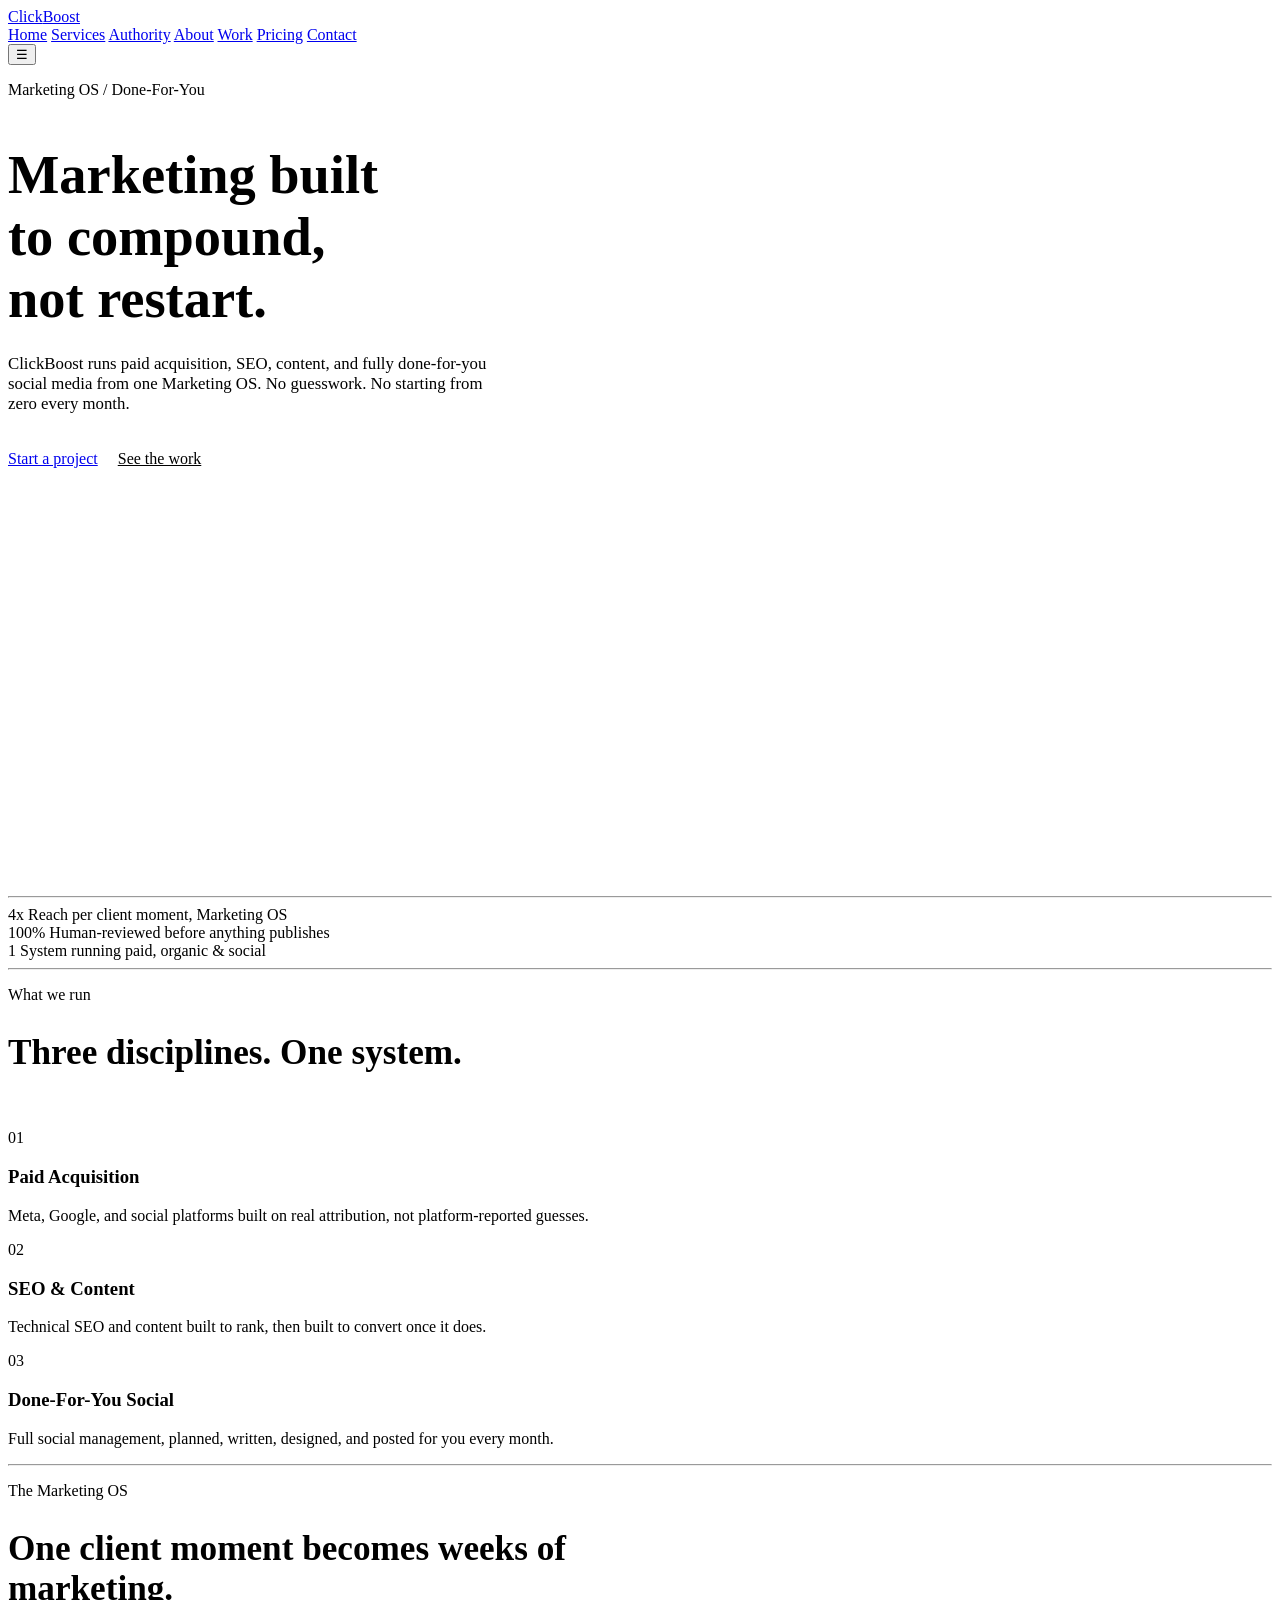
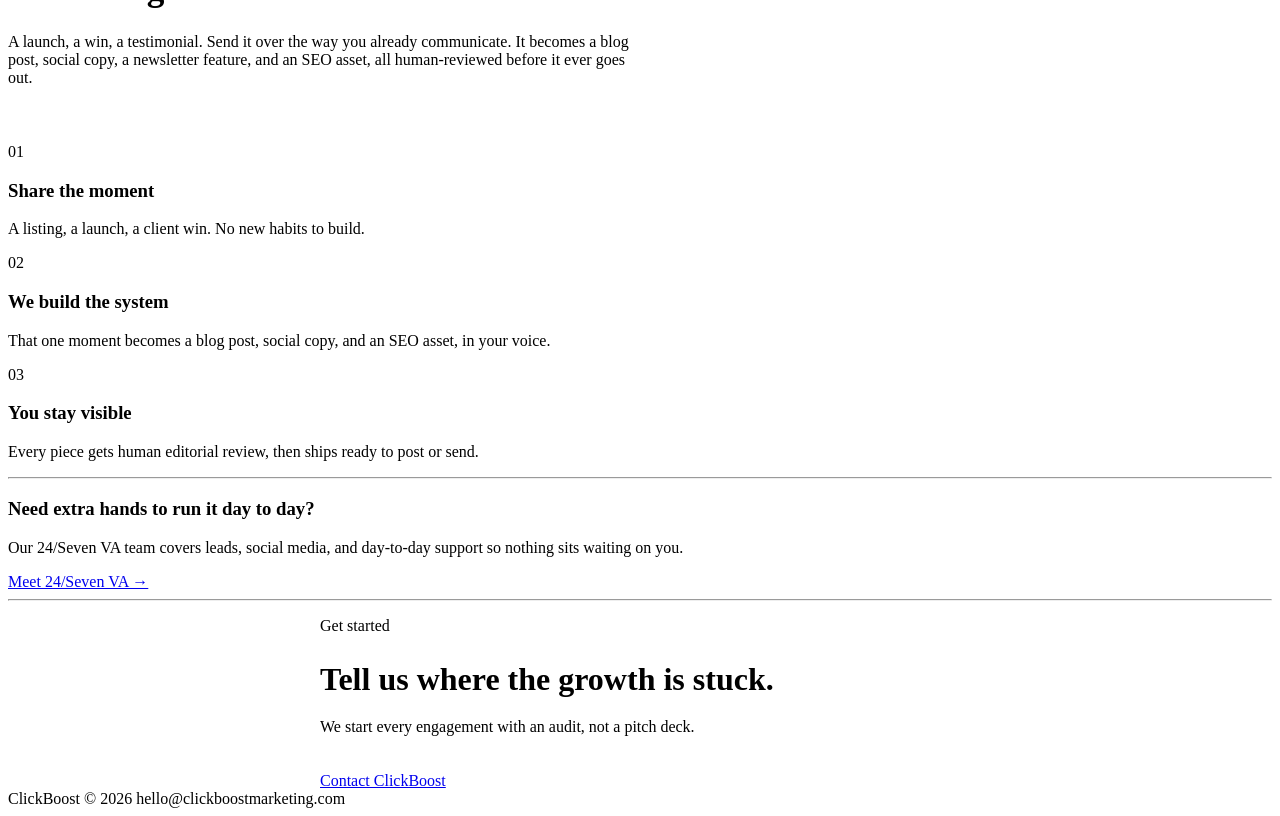
==== index.html @ 44eba3d8 "Add files via upload" ====
<!DOCTYPE html>
<html lang="en">
<head>
<meta charset="UTF-8">
<meta name="viewport" content="width=device-width, initial-scale=1.0">
<title>ClickBoost | Marketing OS &amp; Done-For-You Social</title>
<meta name="description" content="ClickBoost runs paid, organic, SEO, and done-for-you social systems for brands that need growth to show up in the numbers.">
<link rel="stylesheet" href="css/style.css">
</head>
<body>

<header class="site">
  <nav class="nav wrap">
    <a href="index.html" class="logo">Click<span class="boost">Boost</span></a>
    <div class="nav-links">
      <a href="index.html" class="active">Home</a>
      <a href="services.html">Services</a>
      <a href="authority.html">Authority</a>
      <a href="about.html">About</a>
      <a href="portfolio.html">Work</a>
      <a href="pricing.html">Pricing</a>
      <a href="contact.html" class="btn">Contact</a>
    </div>
    <button class="mobile-toggle">&#9776;</button>
  </nav>
</header>

<section class="section-pad">
  <div class="wrap grid-2">
    <div class="reveal">
      <p class="eyebrow">Marketing OS / Done-For-You</p>
      <h1 style="font-size: 3.4rem; margin-bottom: 24px;">Marketing built<br>to compound,<br>not restart.</h1>
      <p style="color: var(--ink-dim); font-size: 1.05rem; max-width: 480px; margin-bottom: 36px;">
        ClickBoost runs paid acquisition, SEO, content, and fully done-for-you social media from one Marketing OS. No guesswork. No starting from zero every month.
      </p>
      <div style="display:flex; gap:20px;">
        <a href="contact.html" class="btn solid">Start a project</a>
        <a href="portfolio.html" class="btn" style="border-color: var(--line); color: var(--ink-dim);">See the work</a>
      </div>
    </div>
    <div style="position: relative; min-height: 420px;">
      <div class="blade emerald"></div>
    </div>
  </div>
</section>

<hr class="divider">

<section class="section-pad">
  <div class="wrap">
    <div class="grid-3" style="margin-bottom: 0;">
      <div class="card reveal">
        <span class="stat">4x</span>
        <span class="stat-label">Reach per client moment, Marketing OS</span>
      </div>
      <div class="card reveal">
        <span class="stat">100%</span>
        <span class="stat-label">Human-reviewed before anything publishes</span>
      </div>
      <div class="card reveal">
        <span class="stat">1</span>
        <span class="stat-label">System running paid, organic &amp; social</span>
      </div>
    </div>
  </div>
</section>

<hr class="divider">

<section class="section-pad">
  <div class="wrap">
    <p class="eyebrow">What we run</p>
    <h2 style="font-size: 2.2rem; margin-bottom: 56px;">Three disciplines. One system.</h2>
    <div class="grid-3">
      <div class="card reveal">
        <span class="idx">01</span>
        <h3>Paid Acquisition</h3>
        <p>Meta, Google, and social platforms built on real attribution, not platform-reported guesses.</p>
      </div>
      <div class="card reveal">
        <span class="idx">02</span>
        <h3>SEO &amp; Content</h3>
        <p>Technical SEO and content built to rank, then built to convert once it does.</p>
      </div>
      <div class="card reveal">
        <span class="idx">03</span>
        <h3>Done-For-You Social</h3>
        <p>Full social management, planned, written, designed, and posted for you every month.</p>
      </div>
    </div>
  </div>
</section>

<hr class="divider">

<section class="section-pad">
  <div class="wrap">
    <p class="eyebrow">The Marketing OS</p>
    <h2 style="font-size: 2.2rem; margin-bottom: 24px; max-width: 640px;">One client moment becomes weeks of marketing.</h2>
    <p style="color: var(--ink-dim); max-width: 640px; margin-bottom: 56px;">A launch, a win, a testimonial. Send it over the way you already communicate. It becomes a blog post, social copy, a newsletter feature, and an SEO asset, all human-reviewed before it ever goes out.</p>
    <div class="grid-3">
      <div class="card reveal">
        <span class="idx">01</span>
        <h3>Share the moment</h3>
        <p>A listing, a launch, a client win. No new habits to build.</p>
      </div>
      <div class="card reveal">
        <span class="idx">02</span>
        <h3>We build the system</h3>
        <p>That one moment becomes a blog post, social copy, and an SEO asset, in your voice.</p>
      </div>
      <div class="card reveal">
        <span class="idx">03</span>
        <h3>You stay visible</h3>
        <p>Every piece gets human editorial review, then ships ready to post or send.</p>
      </div>
    </div>
  </div>
</section>

<hr class="divider">

<section class="section-pad">
  <div class="wrap">
    <div class="va-band">
      <div>
        <h3>Need extra hands to run it day to day?</h3>
        <p>Our 24/Seven VA team covers leads, social media, and day-to-day support so nothing sits waiting on you.</p>
      </div>
      <a href="#" class="btn solid">Meet 24/Seven VA &rarr;</a>
    </div>
  </div>
</section>

<hr class="divider">

<section class="section-pad">
  <div class="wrap center" style="max-width: 640px; margin: 0 auto;">
    <p class="eyebrow" style="justify-content:center;">Get started</p>
    <h2 style="font-size: 2rem; margin-bottom: 20px;">Tell us where the growth is stuck.</h2>
    <p style="color: var(--ink-dim); margin-bottom: 36px;">We start every engagement with an audit, not a pitch deck.</p>
    <a href="contact.html" class="btn solid">Contact ClickBoost</a>
  </div>
</section>

<footer class="site">
  <div class="wrap footer-row">
    <span class="mono">Click<span>Boost</span> &copy; 2026</span>
    <span class="mono">hello@clickboostmarketing.com</span>
  </div>
</footer>

</body>
</html>
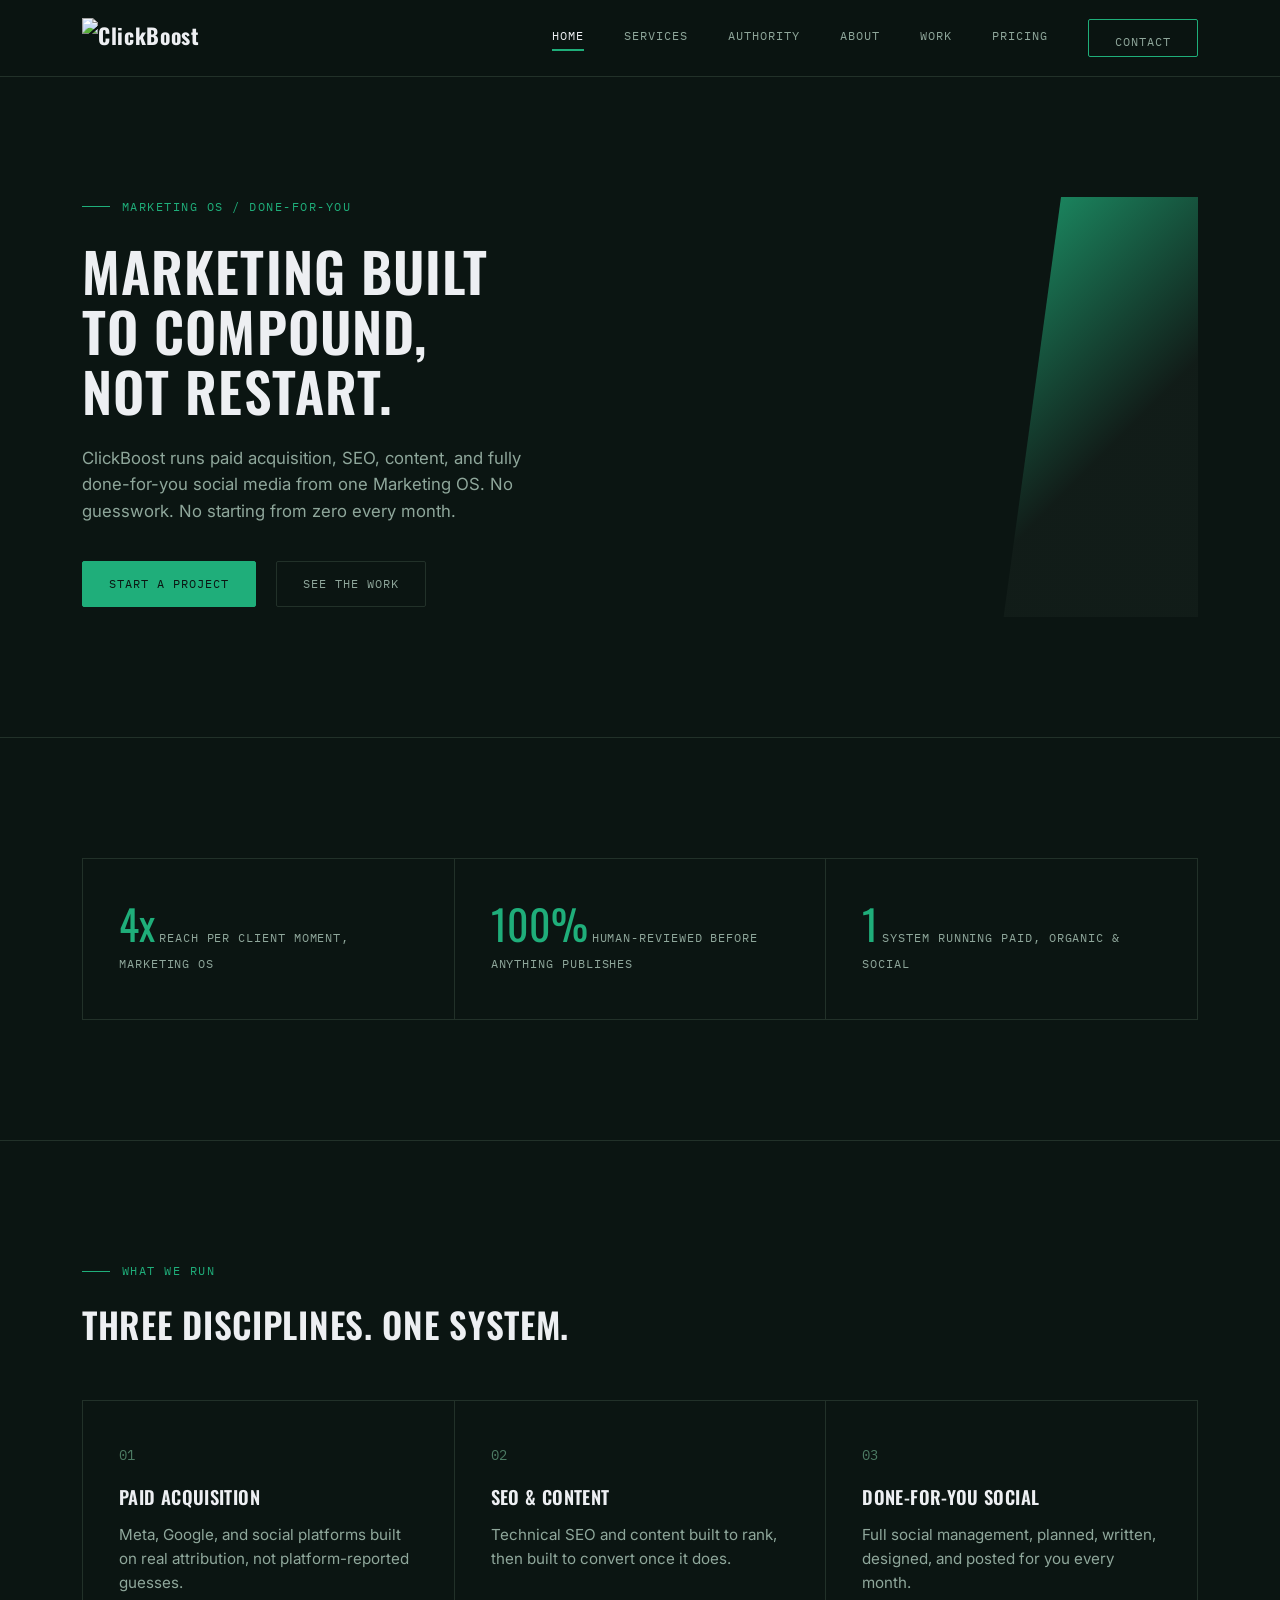
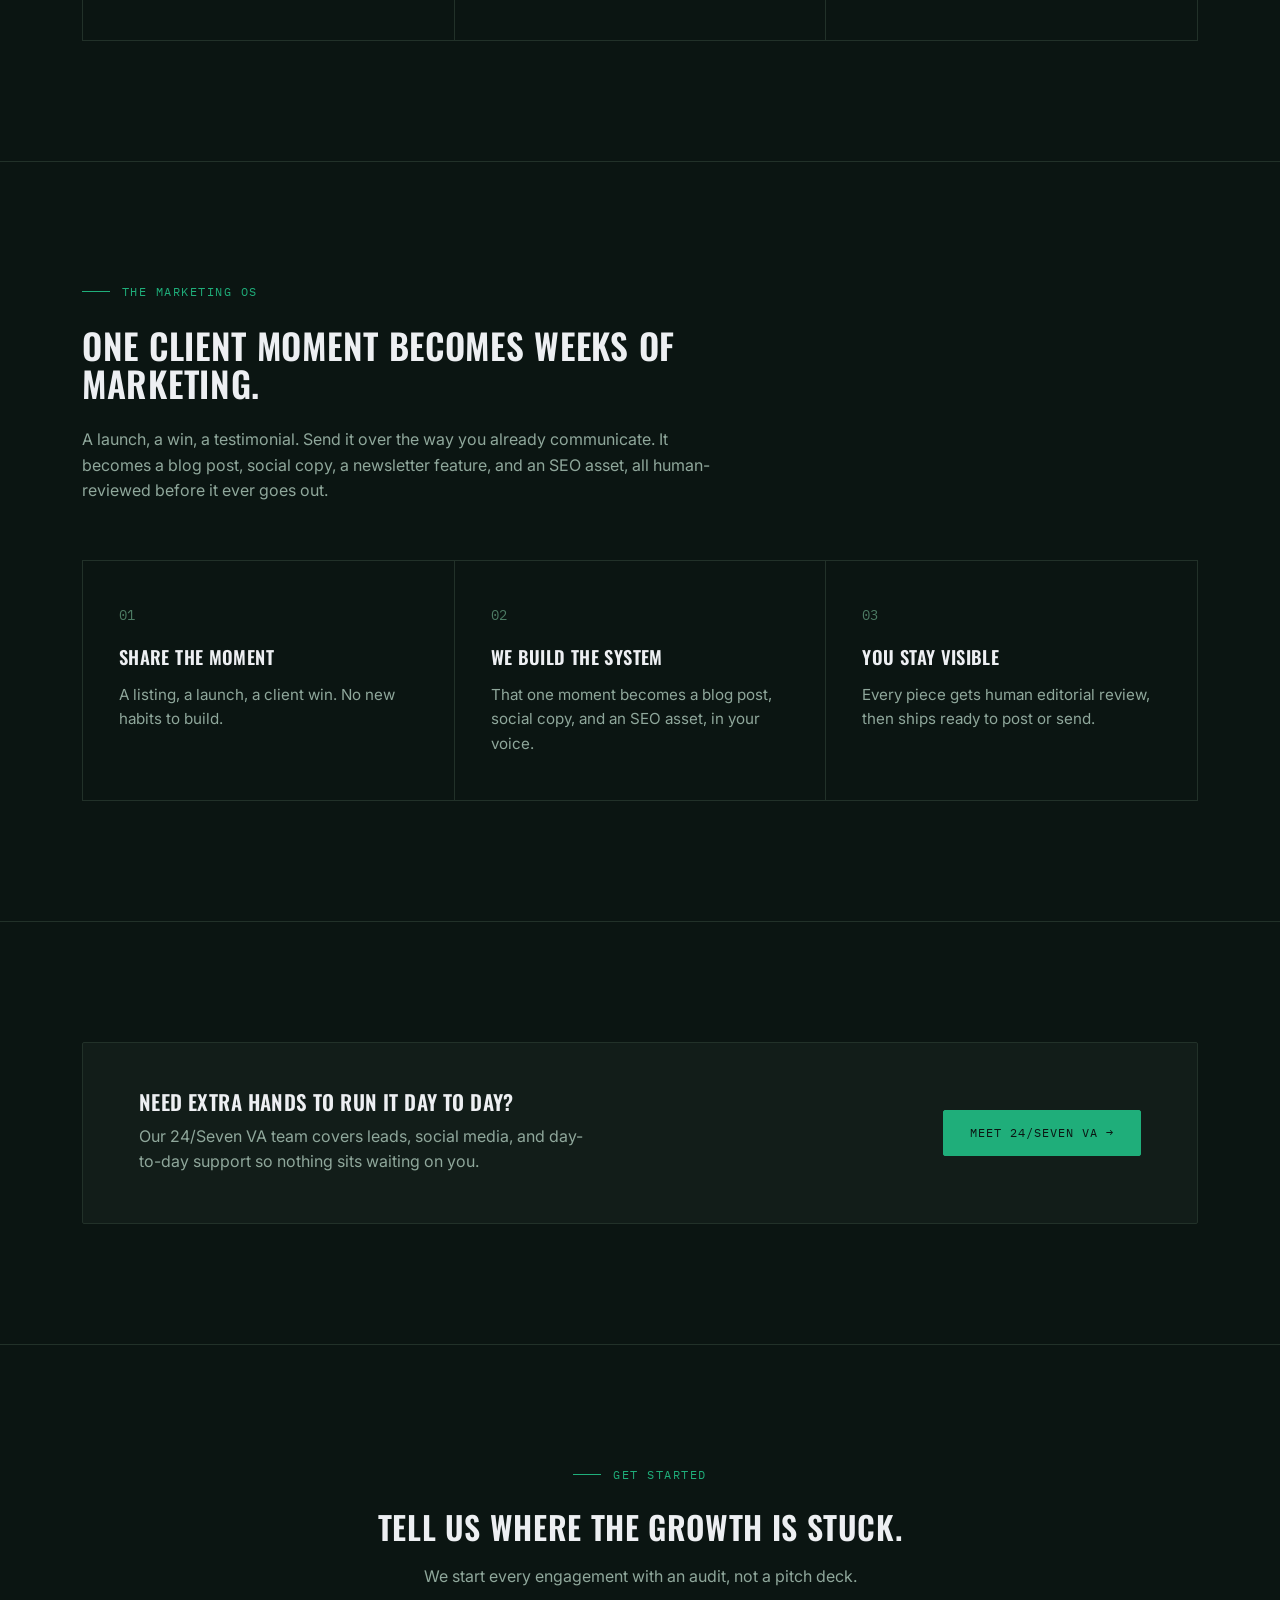
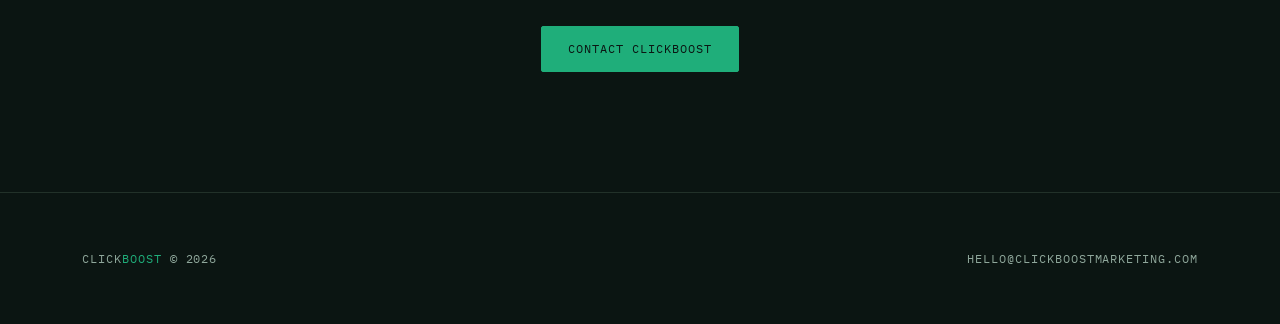
==== commit 163f08be: "Add files via upload" ====
--- a/index.html
+++ b/index.html
@@ -5,13 +5,13 @@
 <meta name="viewport" content="width=device-width, initial-scale=1.0">
 <title>ClickBoost | Marketing OS &amp; Done-For-You Social</title>
 <meta name="description" content="ClickBoost runs paid, organic, SEO, and done-for-you social systems for brands that need growth to show up in the numbers.">
-<link rel="stylesheet" href="css/style.css">
+<link rel="stylesheet" href="style.css">
 </head>
 <body>
 
 <header class="site">
   <nav class="nav wrap">
-    <a href="index.html" class="logo">Click<span class="boost">Boost</span></a>
+    <a href="index.html" class="logo"><img src="logo.png" alt="ClickBoost" style="height:40px; display:block;"></a>
     <div class="nav-links">
       <a href="index.html" class="active">Home</a>
       <a href="services.html">Services</a>
--- a/style.css
+++ b/style.css
@@ -0,0 +1,394 @@
+/* CLICKBOOST — design tokens (duplicated structure from G05U, recolored)
+   bg-deep    #0B1512
+   bg-panel   #121D19
+   moss       #4C7A63
+   emerald    #1FAE7A
+   ink        #EDEFF2
+   ink-dim    #8FA79B
+   line       #223129
+*/
+
+@import url('https://fonts.googleapis.com/css2?family=Oswald:wght@400;500;600;700&family=Inter:wght@400;500;600&family=IBM+Plex+Mono:wght@500&display=swap');
+
+:root {
+  --bg-deep: #0B1512;
+  --bg-panel: #121D19;
+  --moss: #4C7A63;
+  --emerald: #1FAE7A;
+  --ink: #EDEFF2;
+  --ink-dim: #8FA79B;
+  --line: #223129;
+  --radius: 2px;
+}
+
+* { margin: 0; padding: 0; box-sizing: border-box; }
+
+html { scroll-behavior: smooth; }
+
+body {
+  background: var(--bg-deep);
+  color: var(--ink);
+  font-family: 'Inter', sans-serif;
+  line-height: 1.6;
+  overflow-x: hidden;
+}
+
+h1, h2, h3, .display {
+  font-family: 'Oswald', sans-serif;
+  text-transform: uppercase;
+  letter-spacing: 0.02em;
+  font-weight: 600;
+  line-height: 1.1;
+}
+
+.mono {
+  font-family: 'IBM Plex Mono', monospace;
+  letter-spacing: 0.08em;
+  text-transform: uppercase;
+  font-size: 0.75rem;
+  color: var(--emerald);
+}
+
+a { color: inherit; text-decoration: none; }
+
+img { max-width: 100%; display: block; }
+
+.wrap {
+  max-width: 1180px;
+  margin: 0 auto;
+  padding: 0 32px;
+}
+
+/* ---------- header ---------- */
+
+header.site {
+  position: sticky;
+  top: 0;
+  z-index: 100;
+  background: rgba(11, 21, 18, 0.92);
+  backdrop-filter: blur(8px);
+  border-bottom: 1px solid var(--line);
+}
+
+.nav {
+  display: flex;
+  align-items: center;
+  justify-content: space-between;
+  height: 76px;
+}
+
+.logo {
+  font-family: 'Oswald', sans-serif;
+  font-weight: 700;
+  font-size: 1.35rem;
+  letter-spacing: 0.03em;
+  display: flex;
+  align-items: baseline;
+  gap: 6px;
+}
+
+.logo span.boost { color: var(--emerald); }
+
+.nav-links {
+  display: flex;
+  align-items: center;
+  gap: 40px;
+}
+
+.nav-links a {
+  font-family: 'IBM Plex Mono', monospace;
+  font-size: 0.78rem;
+  letter-spacing: 0.08em;
+  text-transform: uppercase;
+  color: var(--ink-dim);
+  transition: color 0.2s ease;
+  position: relative;
+  padding-bottom: 4px;
+}
+
+.nav-links a:hover,
+.nav-links a.active {
+  color: var(--ink);
+}
+
+.nav-links a.active::after {
+  content: '';
+  position: absolute;
+  left: 0; right: 0; bottom: -1px;
+  height: 2px;
+  background: var(--emerald);
+}
+
+.btn {
+  display: inline-block;
+  font-family: 'IBM Plex Mono', monospace;
+  font-size: 0.78rem;
+  letter-spacing: 0.08em;
+  text-transform: uppercase;
+  padding: 12px 26px;
+  border: 1px solid var(--emerald);
+  color: var(--emerald);
+  border-radius: var(--radius);
+  transition: all 0.2s ease;
+  white-space: nowrap;
+}
+
+.btn:hover {
+  background: var(--emerald);
+  color: var(--bg-deep);
+}
+
+.btn.solid {
+  background: var(--emerald);
+  color: var(--bg-deep);
+}
+
+.btn.solid:hover {
+  background: transparent;
+  color: var(--emerald);
+}
+
+.mobile-toggle { display: none; }
+
+/* ---------- hero / sections ---------- */
+
+section { position: relative; }
+
+.section-pad { padding: 120px 0; }
+
+.eyebrow {
+  font-family: 'IBM Plex Mono', monospace;
+  font-size: 0.78rem;
+  letter-spacing: 0.12em;
+  text-transform: uppercase;
+  color: var(--emerald);
+  display: flex;
+  align-items: center;
+  gap: 12px;
+  margin-bottom: 24px;
+}
+
+.eyebrow::before {
+  content: '';
+  width: 28px;
+  height: 1px;
+  background: var(--emerald);
+}
+
+.divider {
+  height: 1px;
+  background: var(--line);
+  border: none;
+}
+
+.grid-2 {
+  display: grid;
+  grid-template-columns: 1fr 1fr;
+  gap: 64px;
+  align-items: start;
+}
+
+.grid-3 {
+  display: grid;
+  grid-template-columns: repeat(3, 1fr);
+  gap: 1px;
+  background: var(--line);
+  border: 1px solid var(--line);
+}
+
+.card {
+  background: var(--bg-deep);
+  padding: 44px 36px;
+}
+
+.card h3 {
+  font-size: 1.15rem;
+  margin-bottom: 16px;
+  color: var(--ink);
+}
+
+.card p { color: var(--ink-dim); font-size: 0.95rem; }
+
+.card .idx {
+  font-family: 'IBM Plex Mono', monospace;
+  color: var(--moss);
+  font-size: 0.85rem;
+  margin-bottom: 20px;
+  display: block;
+}
+
+/* diagonal cut — signature element, same shape as G05U, recolored */
+.blade {
+  position: absolute;
+  top: 0; right: 0;
+  width: 42%;
+  height: 100%;
+  background: linear-gradient(135deg, var(--moss) 0%, var(--bg-panel) 55%);
+  clip-path: polygon(38% 0, 100% 0, 100% 100%, 12% 100%);
+  opacity: 0.9;
+}
+
+.blade.emerald {
+  background: linear-gradient(135deg, var(--emerald) 0%, var(--bg-panel) 60%);
+}
+
+/* ---------- footer ---------- */
+
+footer.site {
+  border-top: 1px solid var(--line);
+  padding: 56px 0;
+}
+
+.footer-row {
+  display: flex;
+  justify-content: space-between;
+  align-items: center;
+  flex-wrap: wrap;
+  gap: 24px;
+}
+
+.footer-row .mono { color: var(--ink-dim); }
+.footer-row .mono span { color: var(--emerald); }
+
+/* ---------- VA cross-promo ---------- */
+
+.va-band {
+  background: var(--bg-panel);
+  border: 1px solid var(--line);
+  border-radius: var(--radius);
+  padding: 48px 56px;
+  display: flex;
+  align-items: center;
+  justify-content: space-between;
+  gap: 32px;
+  flex-wrap: wrap;
+}
+.va-band h3 { font-size: 1.3rem; margin-bottom: 10px; }
+.va-band p { color: var(--ink-dim); max-width: 460px; font-family: 'Inter', sans-serif; text-transform: none; letter-spacing: normal; }
+
+/* ---------- utility ---------- */
+
+.center { text-align: center; }
+.mt-64 { margin-top: 64px; }
+.stat {
+  font-family: 'Oswald', sans-serif;
+  font-size: 2.6rem;
+  color: var(--emerald);
+  line-height: 1;
+}
+.stat-label {
+  font-family: 'IBM Plex Mono', monospace;
+  font-size: 0.72rem;
+  letter-spacing: 0.08em;
+  text-transform: uppercase;
+  color: var(--ink-dim);
+  margin-top: 10px;
+}
+
+/* ---------- alt panel ---------- */
+
+.panel-alt { background: var(--bg-panel); }
+
+/* ---------- pricing ---------- */
+
+.price-card {
+  background: var(--bg-deep);
+  padding: 44px 36px;
+  position: relative;
+  display: flex;
+  flex-direction: column;
+}
+
+.price-card.recommended {
+  background: var(--bg-panel);
+}
+
+.price-card.recommended::before {
+  content: 'RECOMMENDED';
+  position: absolute;
+  top: 0;
+  right: 0;
+  font-family: 'IBM Plex Mono', monospace;
+  font-size: 0.62rem;
+  letter-spacing: 0.1em;
+  color: var(--bg-deep);
+  background: var(--emerald);
+  padding: 6px 14px;
+}
+
+.price-name {
+  font-family: 'IBM Plex Mono', monospace;
+  font-size: 0.78rem;
+  letter-spacing: 0.1em;
+  text-transform: uppercase;
+  color: var(--moss);
+  margin-bottom: 18px;
+}
+
+.price-card.recommended .price-name { color: var(--emerald); }
+
+.price-value {
+  font-family: 'Oswald', sans-serif;
+  font-size: 2.4rem;
+  color: var(--ink);
+  margin-bottom: 6px;
+}
+
+.price-value span {
+  font-family: 'IBM Plex Mono', monospace;
+  font-size: 0.85rem;
+  color: var(--ink-dim);
+  text-transform: none;
+  letter-spacing: normal;
+}
+
+.price-desc {
+  color: var(--ink-dim);
+  font-size: 0.9rem;
+  margin-bottom: 28px;
+  padding-bottom: 28px;
+  border-bottom: 1px solid var(--line);
+}
+
+.price-features {
+  list-style: none;
+  margin-bottom: 32px;
+  flex-grow: 1;
+}
+
+.price-features li {
+  font-size: 0.88rem;
+  color: var(--ink-dim);
+  padding: 9px 0;
+  border-bottom: 1px solid var(--line);
+  display: flex;
+  gap: 10px;
+}
+
+.price-features li:last-child { border-bottom: none; }
+
+.price-features li::before {
+  content: '+';
+  color: var(--emerald);
+  font-family: 'IBM Plex Mono', monospace;
+  flex-shrink: 0;
+}
+
+.price-features li strong { color: var(--ink); font-weight: 500; }
+
+.price-note {
+  color: var(--ink-dim);
+  font-size: 0.82rem;
+  font-family: 'IBM Plex Mono', monospace;
+  letter-spacing: 0.03em;
+}
+
+@media (max-width: 860px) {
+  .nav-links { display: none; }
+  .mobile-toggle { display: block; background: none; border: none; color: var(--ink); font-size: 1.4rem; }
+  .grid-2 { grid-template-columns: 1fr; gap: 40px; }
+  .grid-3 { grid-template-columns: 1fr; }
+  .section-pad { padding: 72px 0; }
+  .blade { display: none; }
+  .va-band { flex-direction: column; align-items: flex-start; }
+}
